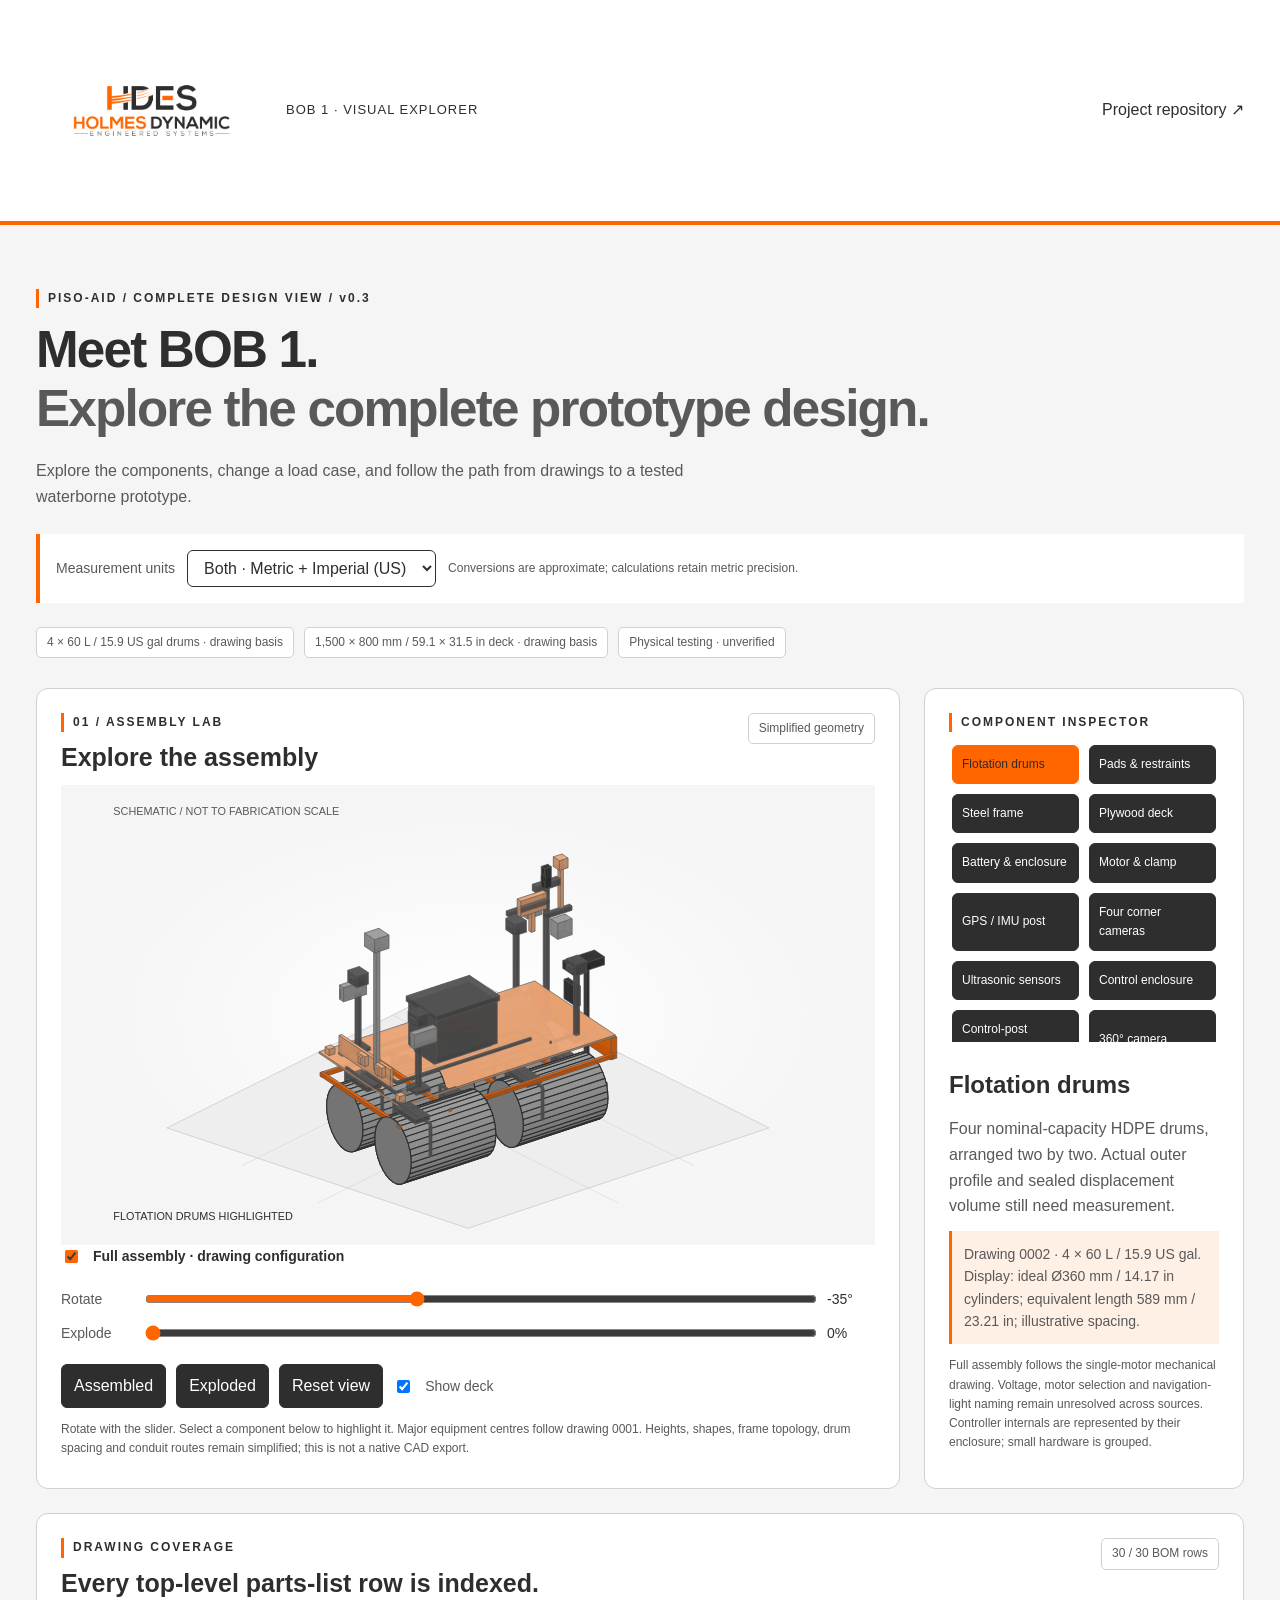
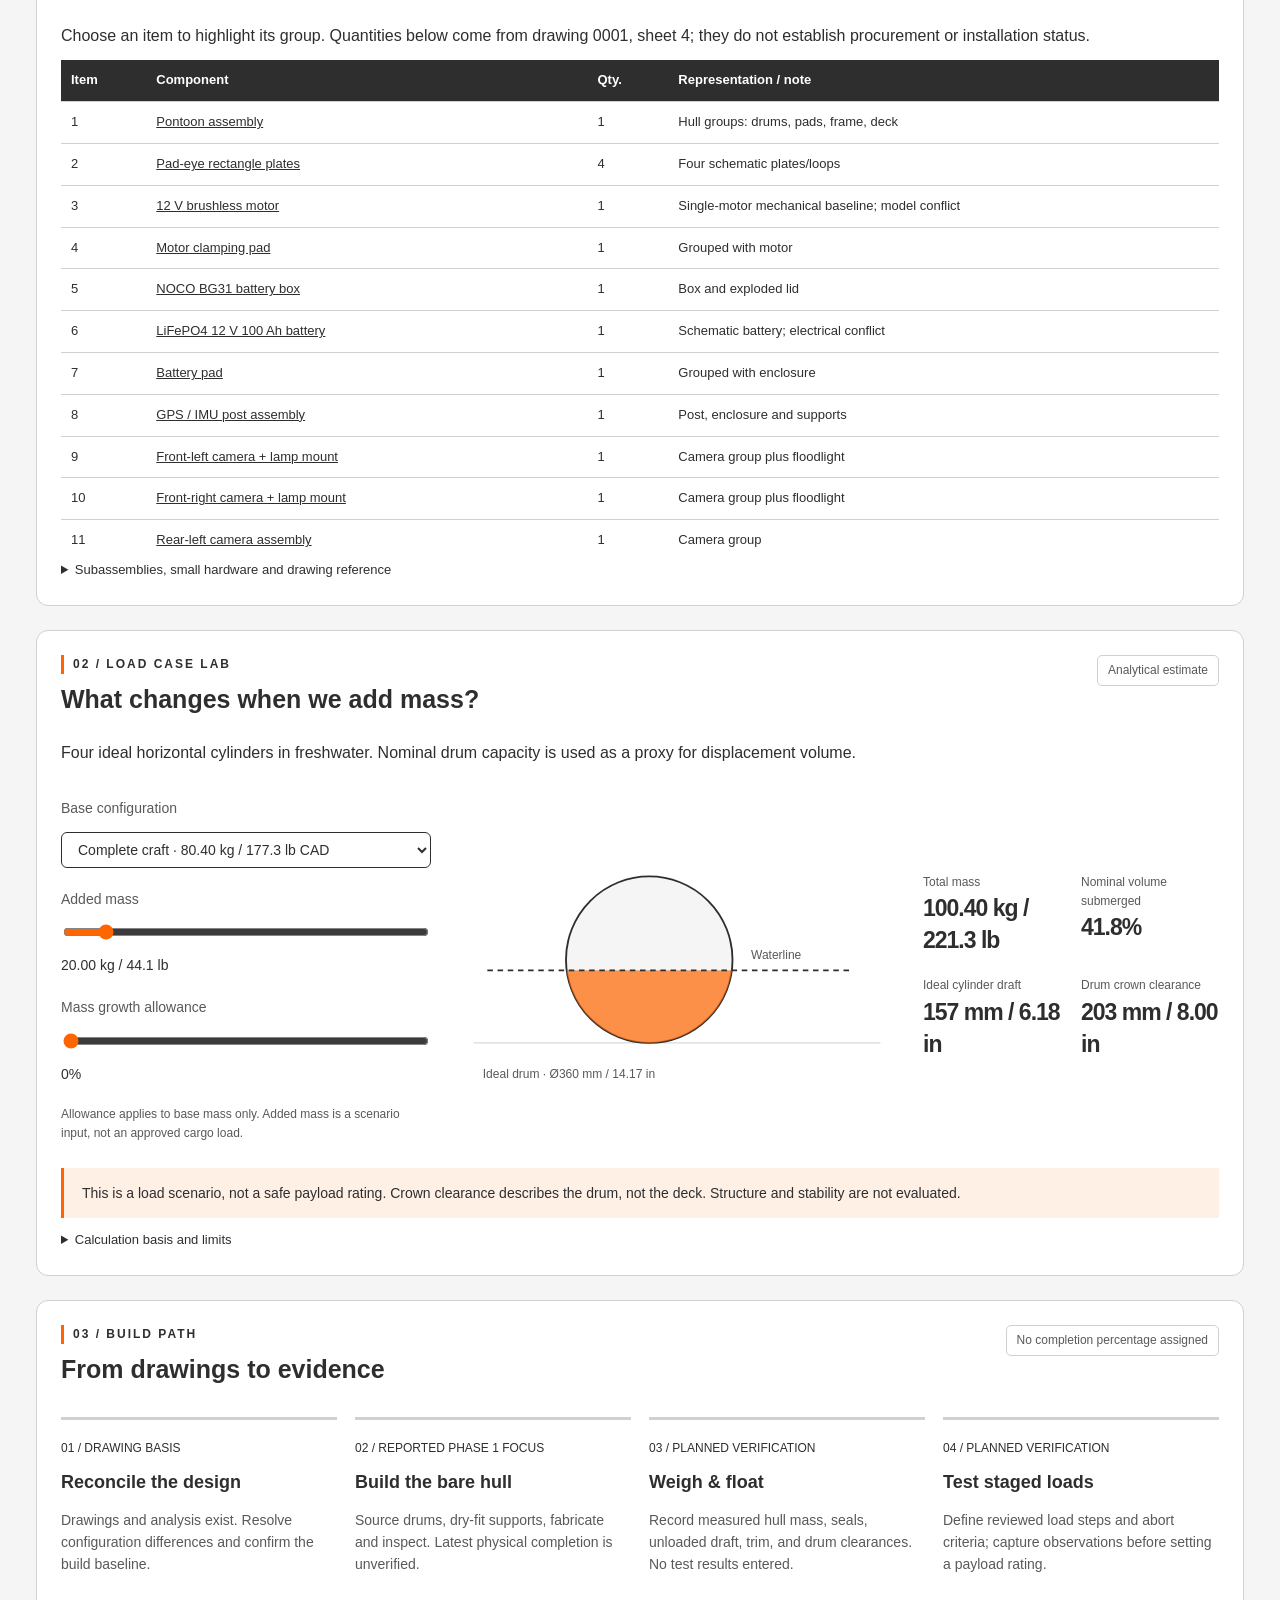
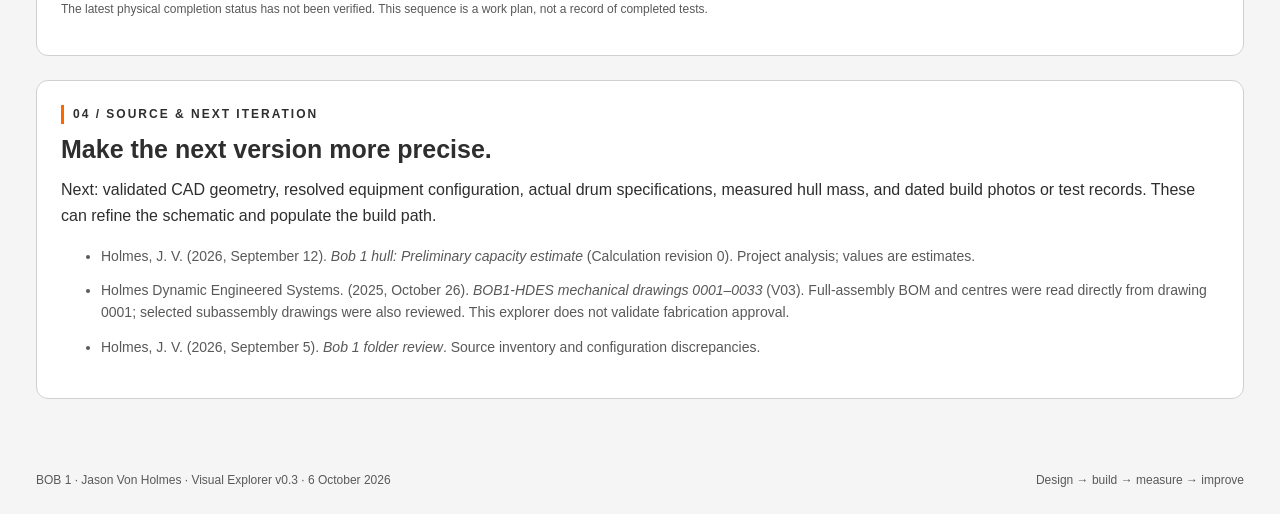
==== docs/visual-explorer/index.html @ 3420f865 "Add approved HDES BOB 1 Visual Explorer v0.3" ====
<!doctype html>
<html lang="en"><head><meta charset="utf-8"><meta name="viewport" content="width=device-width,initial-scale=1"><title>BOB 1 • Visual Explorer</title><link rel="stylesheet" href="assets/style.css"></head>
<body><header><a class="brand" href="#" aria-label="HDES — BOB 1"><img class="hdes-logo" src="assets/hdes-logo.png" alt="Holmes Dynamic Engineered Systems official logo"><span class="project-label">BOB 1 · VISUAL EXPLORER</span></a><a href="https://github.com/jvholmes87/piso-aid-bob1" target="_blank" rel="noopener">Project repository ↗</a></header>
<main><section class="intro"><p class="eyebrow">PISO-AID / COMPLETE DESIGN VIEW / v0.3</p><h1>Meet BOB 1.<br><em>Explore the complete prototype design.</em></h1><p>Explore the components, change a load case, and follow the path from drawings to a tested waterborne prototype.</p><div class="unit-bar"><label for="units">Measurement units</label><select id="units"><option value="both" selected>Both · Metric + Imperial (US)</option><option value="metric">Metric · mm, kg, L</option><option value="imperial">Imperial (US) · in, lb, US gal</option></select><span>Conversions are approximate; calculations retain metric precision.</span></div><div class="chips"><span id="drumChip">4 × 60 L / 15.9 US gal drums · drawing basis</span><span id="deckChip">1,500 × 800 mm / 59.1 × 31.5 in deck · drawing basis</span><span>Physical testing · unverified</span></div></section>
<section class="workbench"><div class="viewer panel"><div class="section-head"><div><p class="eyebrow">01 / ASSEMBLY LAB</p><h2>Explore the assembly</h2></div><span class="badge">Simplified geometry</span></div><svg id="model" viewBox="0 0 900 550" aria-label="Interactive simplified hull assembly" role="img"></svg><div class="controls"><label class="full-control"><input id="fullToggle" type="checkbox" checked> Full assembly · drawing configuration</label><label>Rotate <input id="angle" type="range" min="-180" max="180" value="-35"><output id="angleValue">−35°</output></label><label>Explode <input id="explode" type="range" min="0" max="100" value="0"><output id="explodeValue">0%</output></label><div class="actions"><button id="assembly">Assembled</button><button id="exploded">Exploded</button><button id="reset">Reset view</button><label><input id="deckToggle" type="checkbox" checked> Show deck</label></div></div><p class="caption">Rotate with the slider. Select a component below to highlight it. Major equipment centres follow drawing 0001. Heights, shapes, frame topology, drum spacing and conduit routes remain simplified; this is not a native CAD export.</p></div>
<aside class="panel"><p class="eyebrow">COMPONENT INSPECTOR</p><div class="component-buttons" id="components"></div><h3 id="componentTitle"></h3><p id="componentText"></p><div class="spec" id="componentSpec"></div><p class="caption">Full assembly follows the single-motor mechanical drawing. Voltage, motor selection and navigation-light naming remain unresolved across sources. Controller internals are represented by their enclosure; small hardware is grouped.</p></aside></section>
<section class="panel"><div class="section-head"><div><p class="eyebrow">DRAWING COVERAGE</p><h2>Every top-level parts-list row is indexed.</h2></div><span class="badge">30 / 30 BOM rows</span></div><p>Choose an item to highlight its group. Quantities below come from drawing 0001, sheet 4; they do not establish procurement or installation status.</p><div class="table-scroll"><table><thead><tr><th scope="col">Item</th><th scope="col">Component</th><th scope="col">Qty.</th><th scope="col">Representation / note</th></tr></thead><tbody id="bomRows"></tbody></table></div><details><summary>Subassemblies, small hardware and drawing reference</summary><p>The control post includes the 360 camera, all-round lamp, two infrared illuminators, LTE antenna/mount, post/pad, glands, screws, nuts, washers and plugs. The corner-camera groups include their housings, posts, pads, covers, glands, U-bolts and mounting plates. The GPS/IMU and control boxes include enclosure pads and glands. Mounts are schematic and hardware is grouped; the viewer does not model every screw or internal circuit board.</p><img class="drawing-reference" src="assets/assembly-reference.png" alt="Drawing 0001 sheet 1 showing the assembled and exploded BOB 1 design"><p class="caption">Original mechanical drawing 0001, sheet 1, rendered directly from the project PDF. The drawing’s annotations remain in their original metric units.</p></details></section>
<section class="panel calculator"><div class="section-head"><div><p class="eyebrow">02 / LOAD CASE LAB</p><h2>What changes when we add mass?</h2></div><span class="badge">Analytical estimate</span></div><p>Four ideal horizontal cylinders in freshwater. Nominal drum capacity is used as a proxy for displacement volume.</p><div class="calc-grid"><div class="inputs"><label>Base configuration<select id="base"><option value="49.28">Bare hull · 49.28 kg CAD</option><option value="80.4" selected>Complete craft · 80.40 kg CAD</option></select></label><label>Added mass <input id="payload" type="range" min="0" max="200" value="20" step="1"><output id="payloadValue">20 kg</output></label><label>Mass growth allowance <input id="growth" type="range" min="0" max="30" value="0" step="1"><output id="growthValue">0%</output></label><p class="caption">Allowance applies to base mass only. Added mass is a scenario input, not an approved cargo load.</p></div><div><svg id="water" viewBox="0 0 480 290" role="img" aria-label="Ideal drum cross-section and estimated waterline"></svg></div><div class="metrics" aria-live="polite"><div><small>Total mass</small><strong id="mass"></strong></div><div><small>Nominal volume submerged</small><strong id="immersion"></strong></div><div><small>Ideal cylinder draft</small><strong id="draft"></strong></div><div><small>Drum crown clearance</small><strong id="clearance"></strong></div></div></div><p id="loadNote" class="note"></p><details><summary>Calculation basis and limits</summary><p id="calculationBasis"></p><p>Equations use SI units internally. Draft is solved from circular-segment area using bisection, with equal loading and level trim.</p><p>For radius r and draft d: A = r² acos((r − d)/r) − (r − d) √(2rd − d²); supported mass = density × 4 × equivalent length × A. Crown clearance = 2r − d. Crown clearance is not deck freeboard.</p><p>This calculation does not establish structural capacity, stability, load placement, wave response, or safe payload. Actual drum geometry, sealed external volume, and measured masses must replace these assumptions.</p></details></section>
<section class="panel"><div class="section-head"><div><p class="eyebrow">03 / BUILD PATH</p><h2>From drawings to evidence</h2></div><span class="badge">No completion percentage assigned</span></div><div class="timeline" id="timeline"></div><p class="caption">The latest physical completion status has not been verified. This sequence is a work plan, not a record of completed tests.</p></section>
<section class="sources panel"><p class="eyebrow">04 / SOURCE & NEXT ITERATION</p><h2>Make the next version more precise.</h2><p>Next: validated CAD geometry, resolved equipment configuration, actual drum specifications, measured hull mass, and dated build photos or test records. These can refine the schematic and populate the build path.</p><ul><li>Holmes, J. V. (2026, September 12). <cite>Bob 1 hull: Preliminary capacity estimate</cite> (Calculation revision 0). Project analysis; values are estimates.</li><li>Holmes Dynamic Engineered Systems. (2025, October 26). <cite>BOB1-HDES mechanical drawings 0001–0033</cite> (V03). Full-assembly BOM and centres were read directly from drawing 0001; selected subassembly drawings were also reviewed. This explorer does not validate fabrication approval.</li><li>Holmes, J. V. (2026, September 5). <cite>Bob 1 folder review</cite>. Source inventory and configuration discrepancies.</li></ul></section></main><footer>BOB 1 · Jason Von Holmes · Visual Explorer v0.3 · 6 October 2026 <span>Design → build → measure → improve</span></footer><script src="assets/app.js"></script></body></html>
---- docs/visual-explorer/assets/style.css ----
:root{color-scheme:light;--bg:#f5f5f5;--panel:#ffffff;--line:#d0d0d0;--text:#2e2e2e;--muted:#595959;--accent:#ff6600}*{box-sizing:border-box}body{margin:0;background:var(--bg);color:var(--text);font:16px/1.6 "Scandia",Arial,sans-serif}header,main,footer{max-width:1320px;margin:auto;padding:24px 36px}header{display:flex;align-items:center;justify-content:space-between;border-bottom:4px solid var(--accent);background:#2e2e2e}a{color:var(--accent);text-decoration:none}a:hover{text-decoration:underline}.brand{color:white;font-size:26px;font-weight:800;letter-spacing:2px}.brand b{color:var(--accent)}.brand span{display:block;font-size:10px;font-weight:500;letter-spacing:2.4px;color:#ffffff}.intro{padding:40px 0 30px}.eyebrow{font-size:12px;letter-spacing:2px;color:var(--text);font-weight:700;margin:0 0 10px}h1{font-size:clamp(32px,4vw,54px);line-height:1.16;letter-spacing:-1.8px;margin:12px 0 20px}h1 em{font-style:normal;color:var(--muted)}.intro>p:not(.eyebrow){max-width:720px;color:var(--muted)}h2{font-size:25px;line-height:1.25;margin:0 0 12px}h3{font-size:24px;margin:24px 0 12px}p{margin:12px 0}.chips,.actions{display:flex;flex-wrap:wrap;gap:10px}.chips span,.badge{padding:5px 10px;border:1px solid var(--line);border-radius:5px;font-size:12px;color:var(--muted)}.panel{padding:24px;background:var(--panel);border:1px solid var(--line);border-radius:12px;margin-bottom:24px}.workbench{display:grid;grid-template-columns: minmax(0,2.7fr) minmax(230px,1fr);gap:24px}.section-head{display:flex;justify-content:space-between;gap:15px;align-items:flex-start}.badge{white-space:nowrap}.viewer{padding-bottom:18px}#model{width:100%;height:380px;display:block;background:radial-gradient(ellipse at center,#ffffff,#f5f5f5 65%)}label{display:flex;align-items:center;gap:12px;font-size:14px;color:var(--muted)}.controls>label{display:grid;grid-template-columns:70px 1fr 48px;margin-bottom:12px}input[type=range]{accent-color:var(--accent);width:100%;min-width:0}output{font-variant-numeric:tabular-nums;color:var(--text);white-space:nowrap}.actions{align-items:center;margin-top:20px}button,select{font:inherit;color:#ffffff;background:#2e2e2e;border:1px solid #2e2e2e;border-radius:6px;padding:8px 12px;cursor:pointer}button:hover,button[aria-pressed=true]{border-color:var(--accent);background:#ff6600;color:#2e2e2e}button:focus-visible,input:focus-visible,select:focus-visible,a:focus-visible,summary:focus-visible{outline:3px solid var(--accent);outline-offset:3px}.caption{font-size:12px;color:var(--muted)}.component-buttons{display:grid;gap:10px}.component-buttons button{text-align:left}.spec{border-left:3px solid var(--accent);padding:12px;background:#fff0e6;font-size:14px;color:var(--muted)}aside p{color:var(--muted)}.calc-grid{display:grid;grid-template-columns:1fr 1.2fr .8fr;gap:24px;align-items:center}.inputs>label{display:flex;flex-wrap:wrap;margin:20px 0}.inputs select{width:100%;font-size:14px}#water{width:100%;display:block}.metrics{display:grid;grid-template-columns:1fr 1fr;gap:20px}.metrics small{display:block;font-size:12px;color:var(--muted)}.metrics strong{font-size:27px;letter-spacing:-1px}.note{padding:14px 18px;background:#fff0e6;border-left:3px solid var(--accent);font-size:14px}.note.exceeded{border-color:#2e2e2e;background:#ffe0cc}details{color:var(--muted);font-size:13px}summary{cursor:pointer;color:var(--text)}.timeline{display:grid;grid-template-columns:repeat(4,1fr);gap:18px;margin-top:20px}.step{border-top:3px solid var(--line);padding-top:14px}.step span{font-size:12px;color:var(--text)}.step h3{font-size:18px;margin:8px 0}.step p{font-size:14px;color:var(--muted)}.sources li{font-size:14px;color:var(--muted);margin-bottom:12px}footer{font-size:12px;color:var(--muted);display:flex;justify-content:space-between;gap:10px} @media(max-width:900px){.workbench{grid-template-columns:1fr}.calc-grid{grid-template-columns:1fr 1fr}.metrics{grid-column:1/-1;grid-template-columns:repeat(4,1fr)}.timeline{grid-template-columns:1fr 1fr}}@media(max-width:560px){header,main,footer{padding:20px}header>a:last-child{font-size:12px}.panel{padding:18px}.section-head{flex-wrap:wrap}#model{height:270px}.calc-grid{grid-template-columns:1fr}.metrics{grid-template-columns:1fr 1fr}.timeline{grid-template-columns:1fr}.brand{font-size:22px}.brand span{font-size:8px}footer{flex-direction:column}h1{letter-spacing:-1px}}@media(prefers-reduced-motion:reduce){*{scroll-behavior:auto}}

/* Brand guide prose specifies Facundo/Scandia. Local fonts are used if installed;
   no distributable webfont files for those families were found in the brand assets. */
@font-face{font-family:Facundo;src:local("Facundo"),local("Facundo Regular");font-weight:400;font-display:swap}
@font-face{font-family:Scandia;src:local("Scandia"),local("Scandia Regular"),local("Scandia Web Regular");font-weight:400;font-display:swap}
h1,h2,h3,.brand{font-family:"Facundo",Arial,sans-serif}
.unit-bar{display:flex;align-items:center;flex-wrap:wrap;gap:12px;margin:24px 0;padding:16px;background:white;border-left:4px solid var(--accent)}
.unit-bar span{font-size:12px;color:var(--muted)}
.unit-bar select,.inputs select{background:#ffffff;color:#2e2e2e}
header>a:last-child{color:#ffb380}
.metrics strong{font-size:23px;display:block;line-height:1.4}
.chips span{background:#ffffff}
.eyebrow{border-left:3px solid var(--accent);padding-left:9px}
@media(max-width:560px){.unit-bar select{width:100%;font-size:13px}.metrics strong{font-size:20px}.inputs select{font-size:12px}.brand span{letter-spacing:.5px}}

/* Official logo is displayed without cropping, recolouring, distortion or effects. */
header{background:#ffffff;color:#2e2e2e;gap:24px}
header>a:last-child{color:#2e2e2e}
.brand{display:flex;align-items:center;gap:20px;text-decoration:none}
.hdes-logo{display:block;width:230px;height:auto;min-width:160px;background:#ffffff}
.brand .project-label{color:#2e2e2e;font-size:13px;letter-spacing:1px}
.component-buttons{grid-template-columns:1fr 1fr;max-height:300px;overflow:auto;padding:3px}
.component-buttons button{font-size:12px;padding:9px}
#model{height:460px}
.controls>.full-control{display:flex;margin-bottom:20px;font-weight:700;color:#2e2e2e}
.controls>.full-control input{accent-color:#ff6600}
.table-scroll{overflow:auto;max-height:500px}
table{width:100%;border-collapse:collapse;font-size:13px;text-align:left}
th{background:#2e2e2e;color:white;position:sticky;top:0;z-index:1}
th,td{padding:10px;border-bottom:1px solid #d0d0d0;vertical-align:top}
td button{background:#ffffff;color:#2e2e2e;border:0;padding:0;text-align:left;text-decoration:underline;font-size:13px}
.drawing-reference{display:block;width:100%;height:auto;margin-top:16px;background:white}
#model polygon[data-part]{cursor:pointer}
@media(max-width:560px){header{padding:12px;gap:8px}.brand{flex-direction:column;gap:0;align-items:flex-start}.hdes-logo{width:200px}.brand .project-label{font-size:10px;padding-left:20px}#model{height:340px}.component-buttons{max-height:240px}}
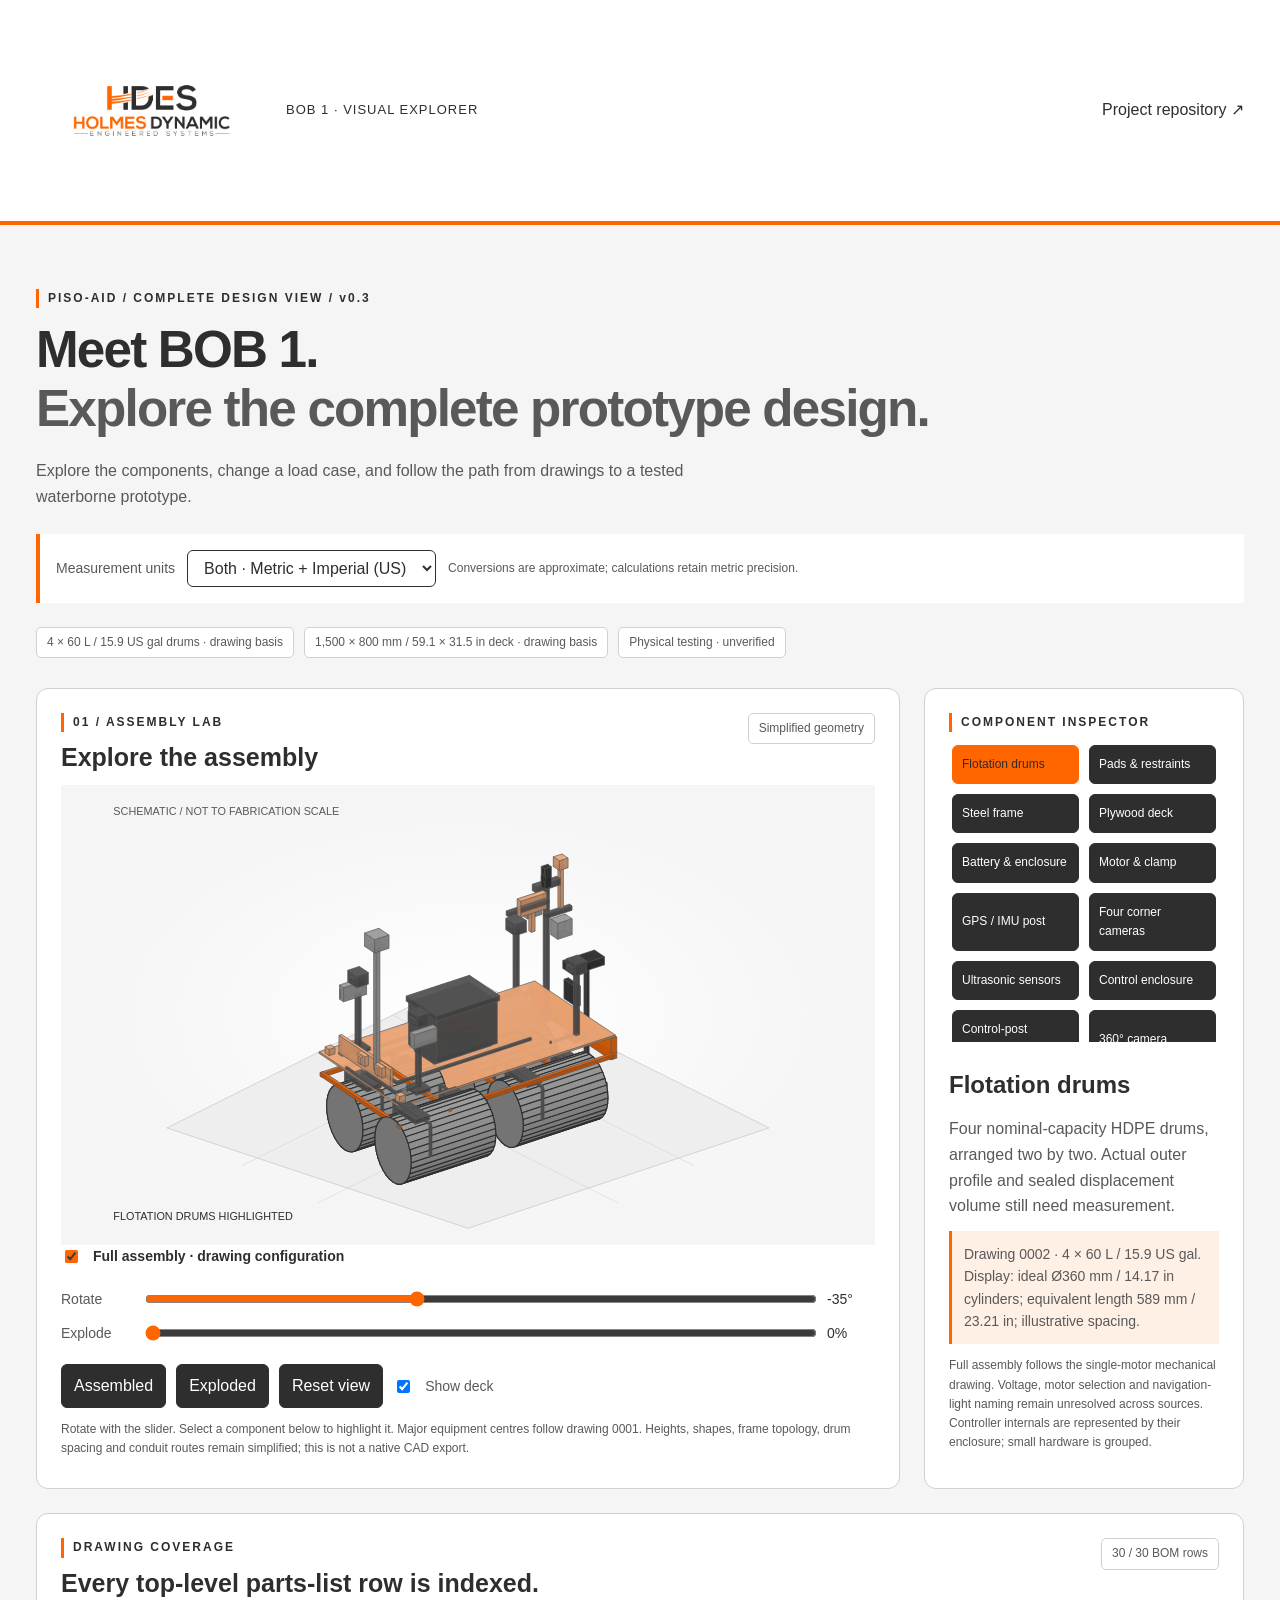
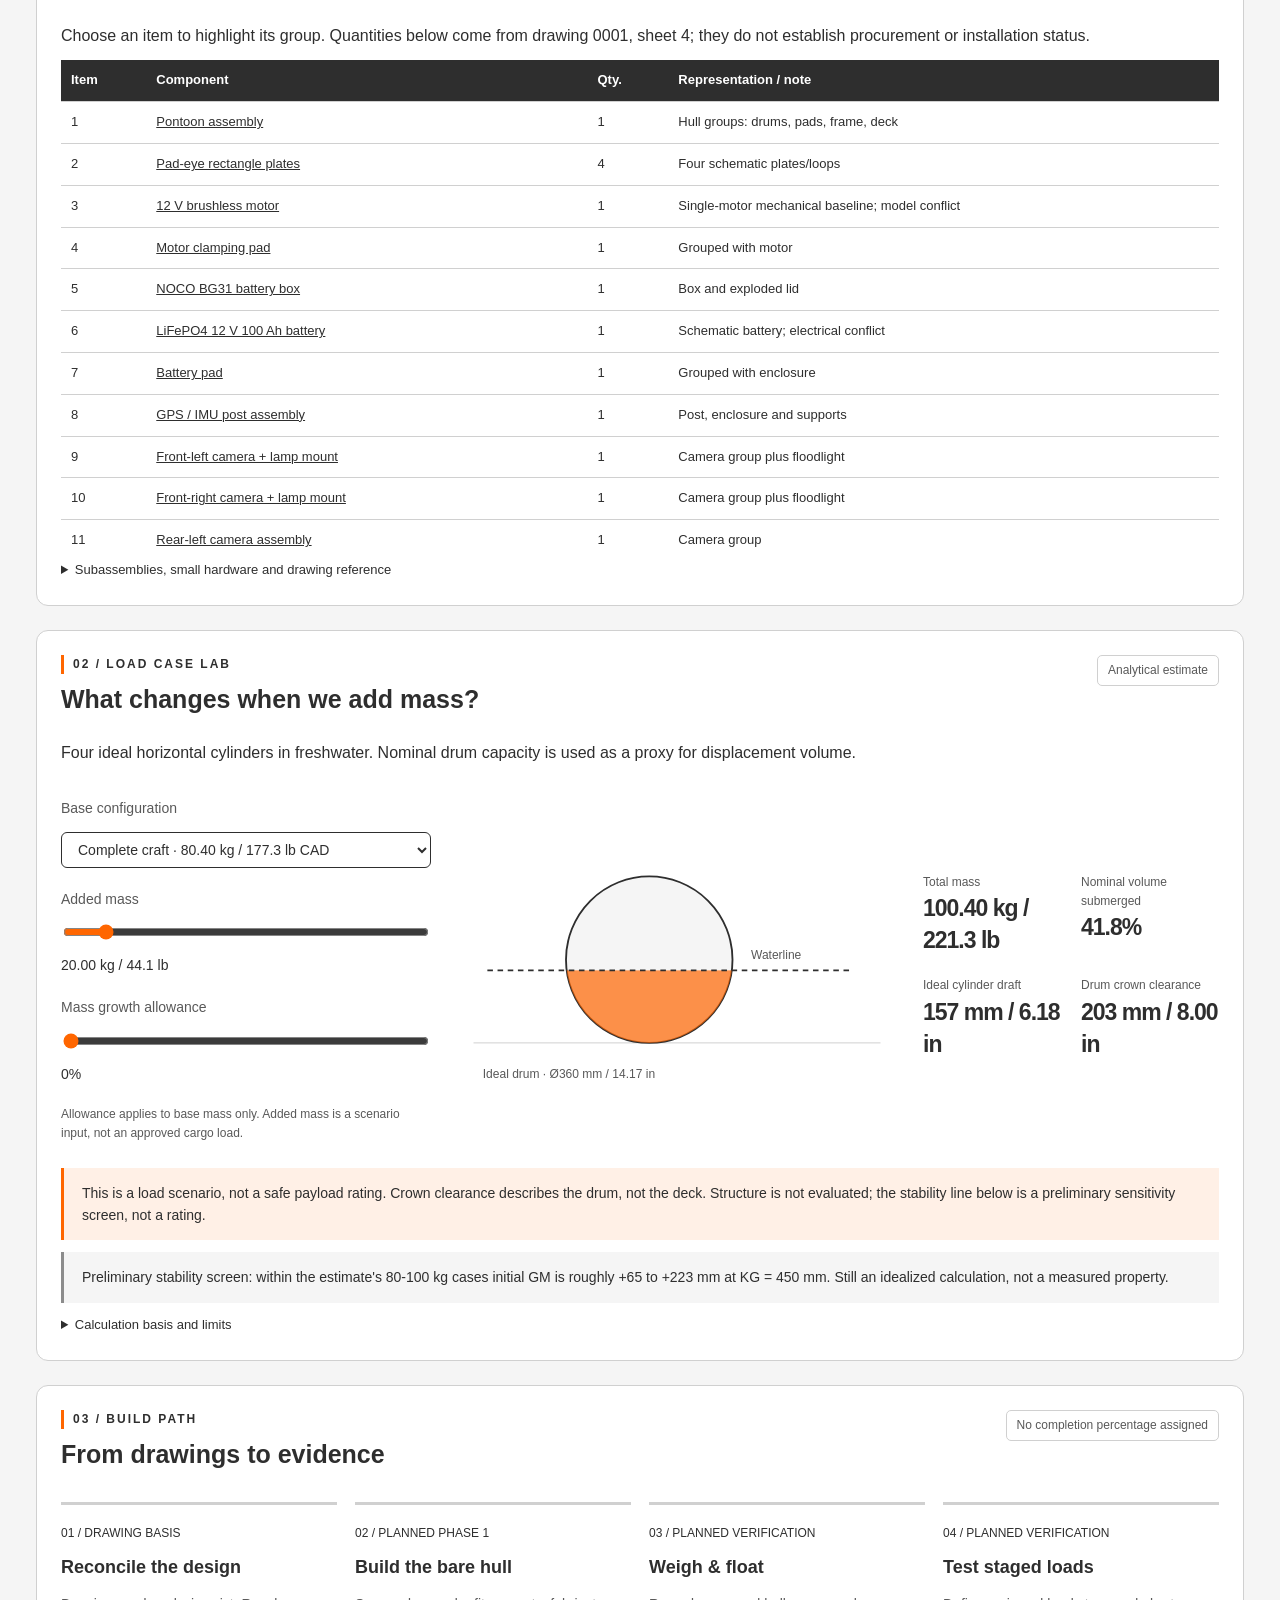
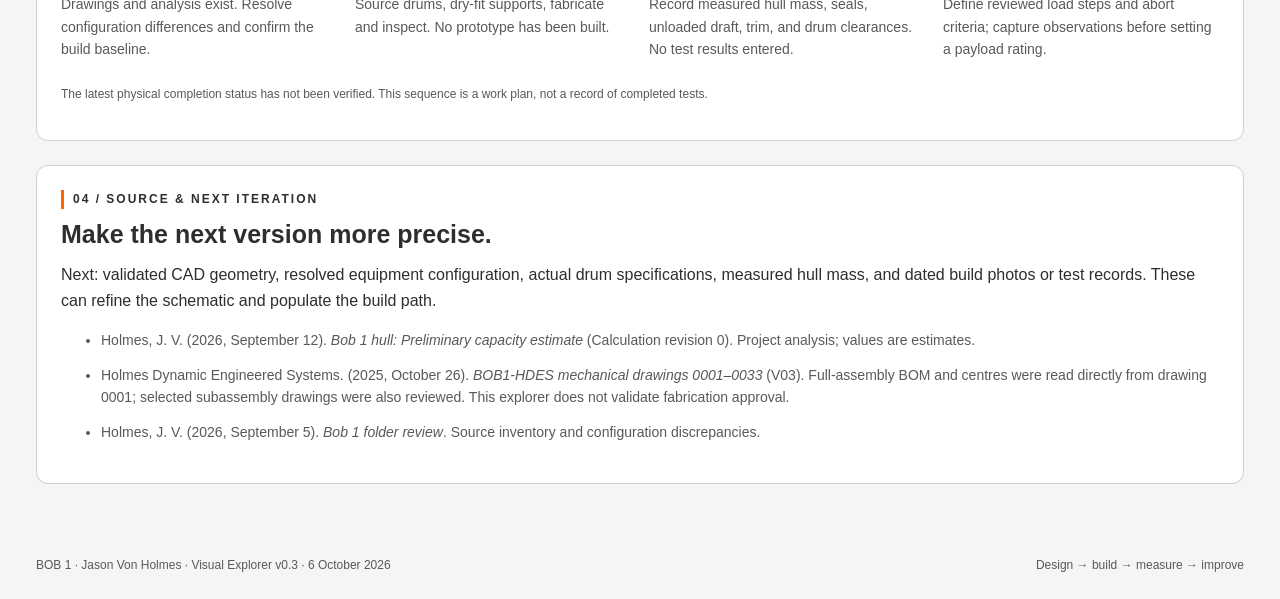
==== commit b6159a2e: "v0.5: quality pass — visuals, stability screen, hygiene - Add concept-of-operations and scale-path g" ====
--- a/docs/visual-explorer/index.html
+++ b/docs/visual-explorer/index.html
@@ -5,6 +5,6 @@
 <section class="workbench"><div class="viewer panel"><div class="section-head"><div><p class="eyebrow">01 / ASSEMBLY LAB</p><h2>Explore the assembly</h2></div><span class="badge">Simplified geometry</span></div><svg id="model" viewBox="0 0 900 550" aria-label="Interactive simplified hull assembly" role="img"></svg><div class="controls"><label class="full-control"><input id="fullToggle" type="checkbox" checked> Full assembly · drawing configuration</label><label>Rotate <input id="angle" type="range" min="-180" max="180" value="-35"><output id="angleValue">−35°</output></label><label>Explode <input id="explode" type="range" min="0" max="100" value="0"><output id="explodeValue">0%</output></label><div class="actions"><button id="assembly">Assembled</button><button id="exploded">Exploded</button><button id="reset">Reset view</button><label><input id="deckToggle" type="checkbox" checked> Show deck</label></div></div><p class="caption">Rotate with the slider. Select a component below to highlight it. Major equipment centres follow drawing 0001. Heights, shapes, frame topology, drum spacing and conduit routes remain simplified; this is not a native CAD export.</p></div>
 <aside class="panel"><p class="eyebrow">COMPONENT INSPECTOR</p><div class="component-buttons" id="components"></div><h3 id="componentTitle"></h3><p id="componentText"></p><div class="spec" id="componentSpec"></div><p class="caption">Full assembly follows the single-motor mechanical drawing. Voltage, motor selection and navigation-light naming remain unresolved across sources. Controller internals are represented by their enclosure; small hardware is grouped.</p></aside></section>
 <section class="panel"><div class="section-head"><div><p class="eyebrow">DRAWING COVERAGE</p><h2>Every top-level parts-list row is indexed.</h2></div><span class="badge">30 / 30 BOM rows</span></div><p>Choose an item to highlight its group. Quantities below come from drawing 0001, sheet 4; they do not establish procurement or installation status.</p><div class="table-scroll"><table><thead><tr><th scope="col">Item</th><th scope="col">Component</th><th scope="col">Qty.</th><th scope="col">Representation / note</th></tr></thead><tbody id="bomRows"></tbody></table></div><details><summary>Subassemblies, small hardware and drawing reference</summary><p>The control post includes the 360 camera, all-round lamp, two infrared illuminators, LTE antenna/mount, post/pad, glands, screws, nuts, washers and plugs. The corner-camera groups include their housings, posts, pads, covers, glands, U-bolts and mounting plates. The GPS/IMU and control boxes include enclosure pads and glands. Mounts are schematic and hardware is grouped; the viewer does not model every screw or internal circuit board.</p><img class="drawing-reference" src="assets/assembly-reference.png" alt="Drawing 0001 sheet 1 showing the assembled and exploded BOB 1 design"><p class="caption">Original mechanical drawing 0001, sheet 1, rendered directly from the project PDF. The drawing’s annotations remain in their original metric units.</p></details></section>
-<section class="panel calculator"><div class="section-head"><div><p class="eyebrow">02 / LOAD CASE LAB</p><h2>What changes when we add mass?</h2></div><span class="badge">Analytical estimate</span></div><p>Four ideal horizontal cylinders in freshwater. Nominal drum capacity is used as a proxy for displacement volume.</p><div class="calc-grid"><div class="inputs"><label>Base configuration<select id="base"><option value="49.28">Bare hull · 49.28 kg CAD</option><option value="80.4" selected>Complete craft · 80.40 kg CAD</option></select></label><label>Added mass <input id="payload" type="range" min="0" max="200" value="20" step="1"><output id="payloadValue">20 kg</output></label><label>Mass growth allowance <input id="growth" type="range" min="0" max="30" value="0" step="1"><output id="growthValue">0%</output></label><p class="caption">Allowance applies to base mass only. Added mass is a scenario input, not an approved cargo load.</p></div><div><svg id="water" viewBox="0 0 480 290" role="img" aria-label="Ideal drum cross-section and estimated waterline"></svg></div><div class="metrics" aria-live="polite"><div><small>Total mass</small><strong id="mass"></strong></div><div><small>Nominal volume submerged</small><strong id="immersion"></strong></div><div><small>Ideal cylinder draft</small><strong id="draft"></strong></div><div><small>Drum crown clearance</small><strong id="clearance"></strong></div></div></div><p id="loadNote" class="note"></p><details><summary>Calculation basis and limits</summary><p id="calculationBasis"></p><p>Equations use SI units internally. Draft is solved from circular-segment area using bisection, with equal loading and level trim.</p><p>For radius r and draft d: A = r² acos((r − d)/r) − (r − d) √(2rd − d²); supported mass = density × 4 × equivalent length × A. Crown clearance = 2r − d. Crown clearance is not deck freeboard.</p><p>This calculation does not establish structural capacity, stability, load placement, wave response, or safe payload. Actual drum geometry, sealed external volume, and measured masses must replace these assumptions.</p></details></section>
+<section class="panel calculator"><div class="section-head"><div><p class="eyebrow">02 / LOAD CASE LAB</p><h2>What changes when we add mass?</h2></div><span class="badge">Analytical estimate</span></div><p>Four ideal horizontal cylinders in freshwater. Nominal drum capacity is used as a proxy for displacement volume.</p><div class="calc-grid"><div class="inputs"><label>Base configuration<select id="base"><option value="49.28">Bare hull · 49.28 kg CAD</option><option value="80.4" selected>Complete craft · 80.40 kg CAD</option></select></label><label>Added mass <input id="payload" type="range" min="0" max="200" value="20" step="1"><output id="payloadValue">20 kg</output></label><label>Mass growth allowance <input id="growth" type="range" min="0" max="30" value="0" step="1"><output id="growthValue">0%</output></label><p class="caption">Allowance applies to base mass only. Added mass is a scenario input, not an approved cargo load.</p></div><div><svg id="water" viewBox="0 0 480 290" role="img" aria-label="Ideal drum cross-section and estimated waterline"></svg></div><div class="metrics" aria-live="polite"><div><small>Total mass</small><strong id="mass"></strong></div><div><small>Nominal volume submerged</small><strong id="immersion"></strong></div><div><small>Ideal cylinder draft</small><strong id="draft"></strong></div><div><small>Drum crown clearance</small><strong id="clearance"></strong></div></div></div><p id="loadNote" class="note"></p><p id="stabilityNote" class="note stability"></p><details><summary>Calculation basis and limits</summary><p id="calculationBasis"></p><p>Equations use SI units internally. Draft is solved from circular-segment area using bisection, with equal loading and level trim.</p><p>For radius r and draft d: A = r² acos((r − d)/r) − (r − d) √(2rd − d²); supported mass = density × 4 × equivalent length × A. Crown clearance = 2r − d. Crown clearance is not deck freeboard.</p><p>The stability screen below the load note is taken from the 12 September 2026 hull estimate (initial GM = KM − KG, KG assumed 450 mm, drum-row spacing 400–440 mm). It is a sensitivity band, not a measured property. See <a href="../../assets/images/bob1-hull-draft-stability.png">the draft and stability chart</a>.</p><p>This calculation does not establish structural capacity, load placement, wave response, or safe payload. Actual drum geometry, sealed external volume, and measured masses must replace these assumptions.</p></details></section>
 <section class="panel"><div class="section-head"><div><p class="eyebrow">03 / BUILD PATH</p><h2>From drawings to evidence</h2></div><span class="badge">No completion percentage assigned</span></div><div class="timeline" id="timeline"></div><p class="caption">The latest physical completion status has not been verified. This sequence is a work plan, not a record of completed tests.</p></section>
 <section class="sources panel"><p class="eyebrow">04 / SOURCE & NEXT ITERATION</p><h2>Make the next version more precise.</h2><p>Next: validated CAD geometry, resolved equipment configuration, actual drum specifications, measured hull mass, and dated build photos or test records. These can refine the schematic and populate the build path.</p><ul><li>Holmes, J. V. (2026, September 12). <cite>Bob 1 hull: Preliminary capacity estimate</cite> (Calculation revision 0). Project analysis; values are estimates.</li><li>Holmes Dynamic Engineered Systems. (2025, October 26). <cite>BOB1-HDES mechanical drawings 0001–0033</cite> (V03). Full-assembly BOM and centres were read directly from drawing 0001; selected subassembly drawings were also reviewed. This explorer does not validate fabrication approval.</li><li>Holmes, J. V. (2026, September 5). <cite>Bob 1 folder review</cite>. Source inventory and configuration discrepancies.</li></ul></section></main><footer>BOB 1 · Jason Von Holmes · Visual Explorer v0.3 · 6 October 2026 <span>Design → build → measure → improve</span></footer><script src="assets/app.js"></script></body></html>
--- a/docs/visual-explorer/assets/style.css
+++ b/docs/visual-explorer/assets/style.css
@@ -1,4 +1,4 @@
-:root{color-scheme:light;--bg:#f5f5f5;--panel:#ffffff;--line:#d0d0d0;--text:#2e2e2e;--muted:#595959;--accent:#ff6600}*{box-sizing:border-box}body{margin:0;background:var(--bg);color:var(--text);font:16px/1.6 "Scandia",Arial,sans-serif}header,main,footer{max-width:1320px;margin:auto;padding:24px 36px}header{display:flex;align-items:center;justify-content:space-between;border-bottom:4px solid var(--accent);background:#2e2e2e}a{color:var(--accent);text-decoration:none}a:hover{text-decoration:underline}.brand{color:white;font-size:26px;font-weight:800;letter-spacing:2px}.brand b{color:var(--accent)}.brand span{display:block;font-size:10px;font-weight:500;letter-spacing:2.4px;color:#ffffff}.intro{padding:40px 0 30px}.eyebrow{font-size:12px;letter-spacing:2px;color:var(--text);font-weight:700;margin:0 0 10px}h1{font-size:clamp(32px,4vw,54px);line-height:1.16;letter-spacing:-1.8px;margin:12px 0 20px}h1 em{font-style:normal;color:var(--muted)}.intro>p:not(.eyebrow){max-width:720px;color:var(--muted)}h2{font-size:25px;line-height:1.25;margin:0 0 12px}h3{font-size:24px;margin:24px 0 12px}p{margin:12px 0}.chips,.actions{display:flex;flex-wrap:wrap;gap:10px}.chips span,.badge{padding:5px 10px;border:1px solid var(--line);border-radius:5px;font-size:12px;color:var(--muted)}.panel{padding:24px;background:var(--panel);border:1px solid var(--line);border-radius:12px;margin-bottom:24px}.workbench{display:grid;grid-template-columns: minmax(0,2.7fr) minmax(230px,1fr);gap:24px}.section-head{display:flex;justify-content:space-between;gap:15px;align-items:flex-start}.badge{white-space:nowrap}.viewer{padding-bottom:18px}#model{width:100%;height:380px;display:block;background:radial-gradient(ellipse at center,#ffffff,#f5f5f5 65%)}label{display:flex;align-items:center;gap:12px;font-size:14px;color:var(--muted)}.controls>label{display:grid;grid-template-columns:70px 1fr 48px;margin-bottom:12px}input[type=range]{accent-color:var(--accent);width:100%;min-width:0}output{font-variant-numeric:tabular-nums;color:var(--text);white-space:nowrap}.actions{align-items:center;margin-top:20px}button,select{font:inherit;color:#ffffff;background:#2e2e2e;border:1px solid #2e2e2e;border-radius:6px;padding:8px 12px;cursor:pointer}button:hover,button[aria-pressed=true]{border-color:var(--accent);background:#ff6600;color:#2e2e2e}button:focus-visible,input:focus-visible,select:focus-visible,a:focus-visible,summary:focus-visible{outline:3px solid var(--accent);outline-offset:3px}.caption{font-size:12px;color:var(--muted)}.component-buttons{display:grid;gap:10px}.component-buttons button{text-align:left}.spec{border-left:3px solid var(--accent);padding:12px;background:#fff0e6;font-size:14px;color:var(--muted)}aside p{color:var(--muted)}.calc-grid{display:grid;grid-template-columns:1fr 1.2fr .8fr;gap:24px;align-items:center}.inputs>label{display:flex;flex-wrap:wrap;margin:20px 0}.inputs select{width:100%;font-size:14px}#water{width:100%;display:block}.metrics{display:grid;grid-template-columns:1fr 1fr;gap:20px}.metrics small{display:block;font-size:12px;color:var(--muted)}.metrics strong{font-size:27px;letter-spacing:-1px}.note{padding:14px 18px;background:#fff0e6;border-left:3px solid var(--accent);font-size:14px}.note.exceeded{border-color:#2e2e2e;background:#ffe0cc}details{color:var(--muted);font-size:13px}summary{cursor:pointer;color:var(--text)}.timeline{display:grid;grid-template-columns:repeat(4,1fr);gap:18px;margin-top:20px}.step{border-top:3px solid var(--line);padding-top:14px}.step span{font-size:12px;color:var(--text)}.step h3{font-size:18px;margin:8px 0}.step p{font-size:14px;color:var(--muted)}.sources li{font-size:14px;color:var(--muted);margin-bottom:12px}footer{font-size:12px;color:var(--muted);display:flex;justify-content:space-between;gap:10px} @media(max-width:900px){.workbench{grid-template-columns:1fr}.calc-grid{grid-template-columns:1fr 1fr}.metrics{grid-column:1/-1;grid-template-columns:repeat(4,1fr)}.timeline{grid-template-columns:1fr 1fr}}@media(max-width:560px){header,main,footer{padding:20px}header>a:last-child{font-size:12px}.panel{padding:18px}.section-head{flex-wrap:wrap}#model{height:270px}.calc-grid{grid-template-columns:1fr}.metrics{grid-template-columns:1fr 1fr}.timeline{grid-template-columns:1fr}.brand{font-size:22px}.brand span{font-size:8px}footer{flex-direction:column}h1{letter-spacing:-1px}}@media(prefers-reduced-motion:reduce){*{scroll-behavior:auto}}
+:root{color-scheme:light;--bg:#f5f5f5;--panel:#ffffff;--line:#d0d0d0;--text:#2e2e2e;--muted:#595959;--accent:#ff6600}*{box-sizing:border-box}body{margin:0;background:var(--bg);color:var(--text);font:16px/1.6 "Scandia",Arial,sans-serif}header,main,footer{max-width:1320px;margin:auto;padding:24px 36px}header{display:flex;align-items:center;justify-content:space-between;border-bottom:4px solid var(--accent);background:#2e2e2e}a{color:var(--accent);text-decoration:none}a:hover{text-decoration:underline}.brand{color:white;font-size:26px;font-weight:800;letter-spacing:2px}.brand b{color:var(--accent)}.brand span{display:block;font-size:10px;font-weight:500;letter-spacing:2.4px;color:#ffffff}.intro{padding:40px 0 30px}.eyebrow{font-size:12px;letter-spacing:2px;color:var(--text);font-weight:700;margin:0 0 10px}h1{font-size:clamp(32px,4vw,54px);line-height:1.16;letter-spacing:-1.8px;margin:12px 0 20px}h1 em{font-style:normal;color:var(--muted)}.intro>p:not(.eyebrow){max-width:720px;color:var(--muted)}h2{font-size:25px;line-height:1.25;margin:0 0 12px}h3{font-size:24px;margin:24px 0 12px}p{margin:12px 0}.chips,.actions{display:flex;flex-wrap:wrap;gap:10px}.chips span,.badge{padding:5px 10px;border:1px solid var(--line);border-radius:5px;font-size:12px;color:var(--muted)}.panel{padding:24px;background:var(--panel);border:1px solid var(--line);border-radius:12px;margin-bottom:24px}.workbench{display:grid;grid-template-columns: minmax(0,2.7fr) minmax(230px,1fr);gap:24px}.section-head{display:flex;justify-content:space-between;gap:15px;align-items:flex-start}.badge{white-space:nowrap}.viewer{padding-bottom:18px}#model{width:100%;height:380px;display:block;background:radial-gradient(ellipse at center,#ffffff,#f5f5f5 65%)}label{display:flex;align-items:center;gap:12px;font-size:14px;color:var(--muted)}.controls>label{display:grid;grid-template-columns:70px 1fr 48px;margin-bottom:12px}input[type=range]{accent-color:var(--accent);width:100%;min-width:0}output{font-variant-numeric:tabular-nums;color:var(--text);white-space:nowrap}.actions{align-items:center;margin-top:20px}button,select{font:inherit;color:#ffffff;background:#2e2e2e;border:1px solid #2e2e2e;border-radius:6px;padding:8px 12px;cursor:pointer}button:hover,button[aria-pressed=true]{border-color:var(--accent);background:#ff6600;color:#2e2e2e}button:focus-visible,input:focus-visible,select:focus-visible,a:focus-visible,summary:focus-visible{outline:3px solid var(--accent);outline-offset:3px}.caption{font-size:12px;color:var(--muted)}.component-buttons{display:grid;gap:10px}.component-buttons button{text-align:left}.spec{border-left:3px solid var(--accent);padding:12px;background:#fff0e6;font-size:14px;color:var(--muted)}aside p{color:var(--muted)}.calc-grid{display:grid;grid-template-columns:1fr 1.2fr .8fr;gap:24px;align-items:center}.inputs>label{display:flex;flex-wrap:wrap;margin:20px 0}.inputs select{width:100%;font-size:14px}#water{width:100%;display:block}.metrics{display:grid;grid-template-columns:1fr 1fr;gap:20px}.metrics small{display:block;font-size:12px;color:var(--muted)}.metrics strong{font-size:27px;letter-spacing:-1px}.note{padding:14px 18px;background:#fff0e6;border-left:3px solid var(--accent);font-size:14px}.note.exceeded{border-color:#2e2e2e;background:#ffe0cc}.note.stability{margin-top:10px}.note.stability.ok{border-color:#8c8c8c;background:#f5f5f5}.note.stability.reduced{border-color:#ff6600;background:#fff0e6}.note.stability.marginal{border-color:#cc5200;background:#ffe0cc}.note.stability.unstable{border-color:#2e2e2e;background:#ffd1b3;font-weight:600}details{color:var(--muted);font-size:13px}summary{cursor:pointer;color:var(--text)}.timeline{display:grid;grid-template-columns:repeat(4,1fr);gap:18px;margin-top:20px}.step{border-top:3px solid var(--line);padding-top:14px}.step span{font-size:12px;color:var(--text)}.step h3{font-size:18px;margin:8px 0}.step p{font-size:14px;color:var(--muted)}.sources li{font-size:14px;color:var(--muted);margin-bottom:12px}footer{font-size:12px;color:var(--muted);display:flex;justify-content:space-between;gap:10px} @media(max-width:900px){.workbench{grid-template-columns:1fr}.calc-grid{grid-template-columns:1fr 1fr}.metrics{grid-column:1/-1;grid-template-columns:repeat(4,1fr)}.timeline{grid-template-columns:1fr 1fr}}@media(max-width:560px){header,main,footer{padding:20px}header>a:last-child{font-size:12px}.panel{padding:18px}.section-head{flex-wrap:wrap}#model{height:270px}.calc-grid{grid-template-columns:1fr}.metrics{grid-template-columns:1fr 1fr}.timeline{grid-template-columns:1fr}.brand{font-size:22px}.brand span{font-size:8px}footer{flex-direction:column}h1{letter-spacing:-1px}}@media(prefers-reduced-motion:reduce){*{scroll-behavior:auto}}
 
 /* Brand guide prose specifies Facundo/Scandia. Local fonts are used if installed;
    no distributable webfont files for those families were found in the brand assets. */
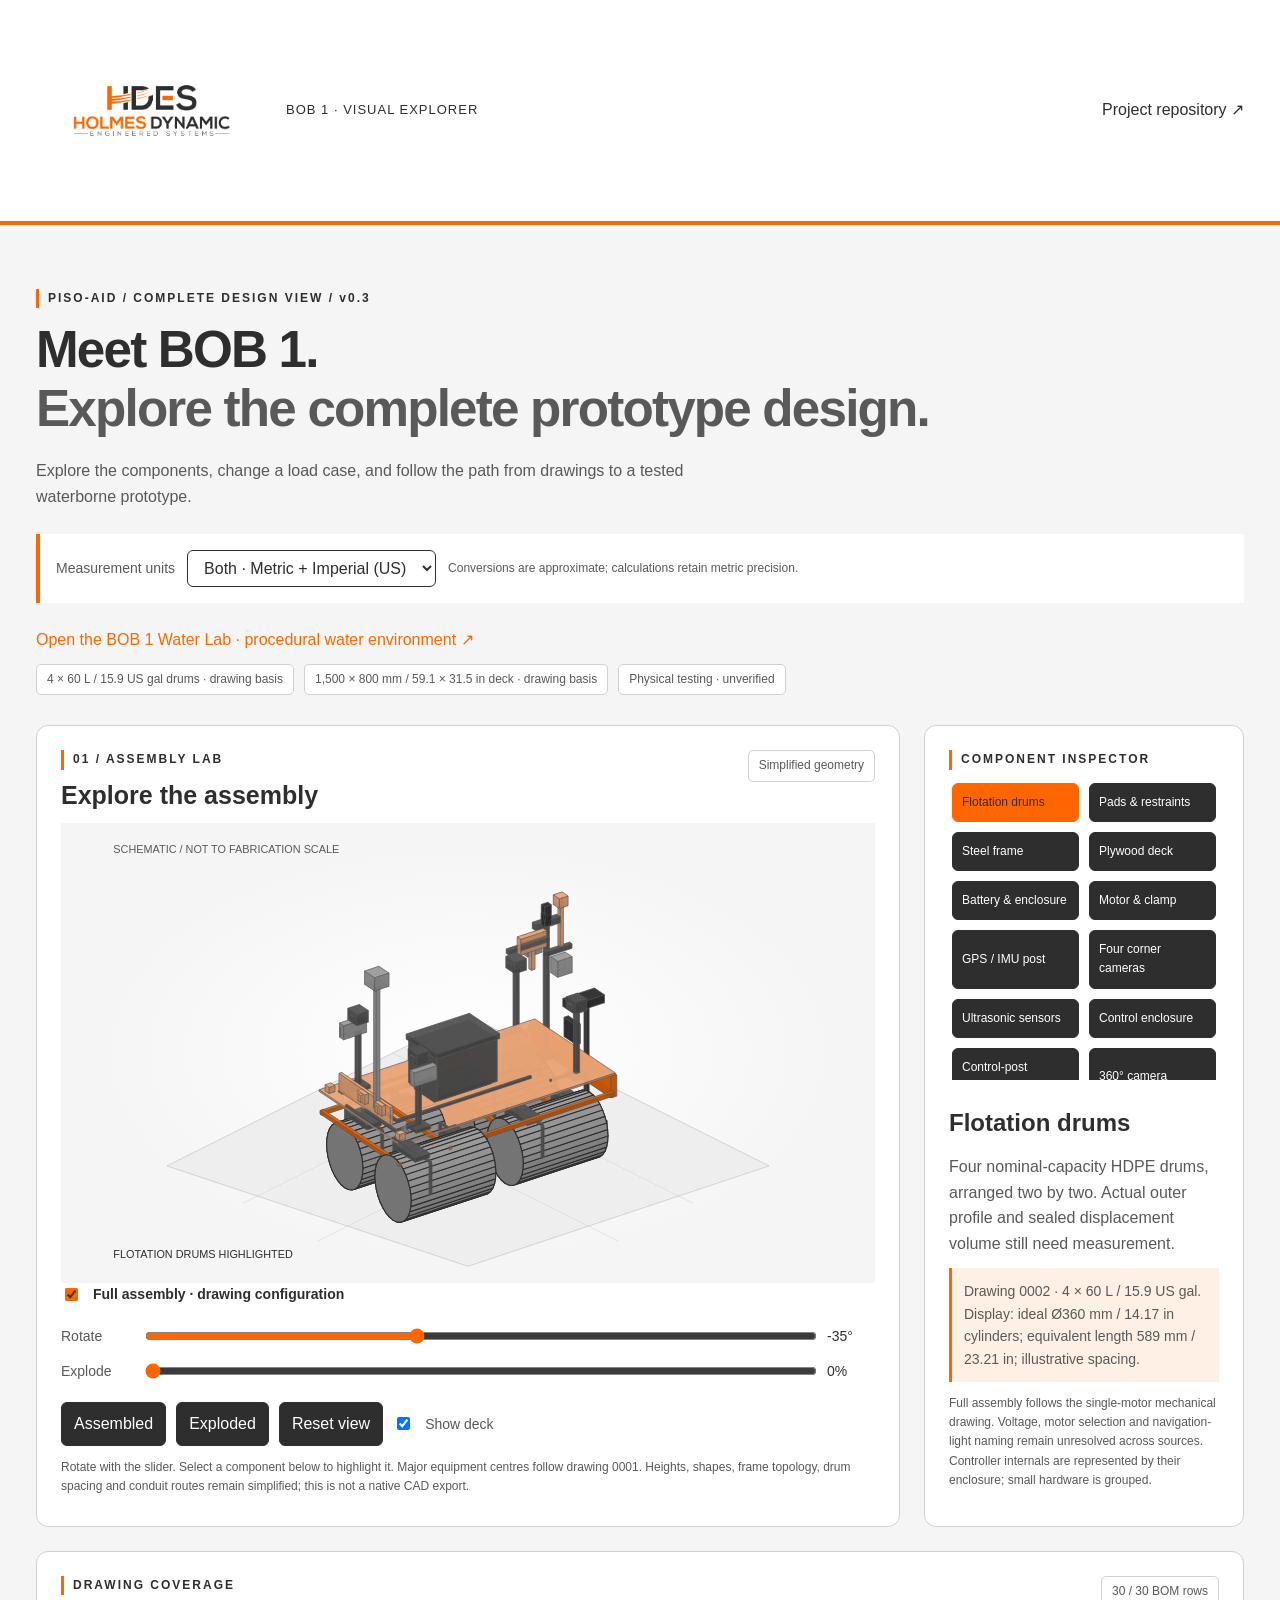
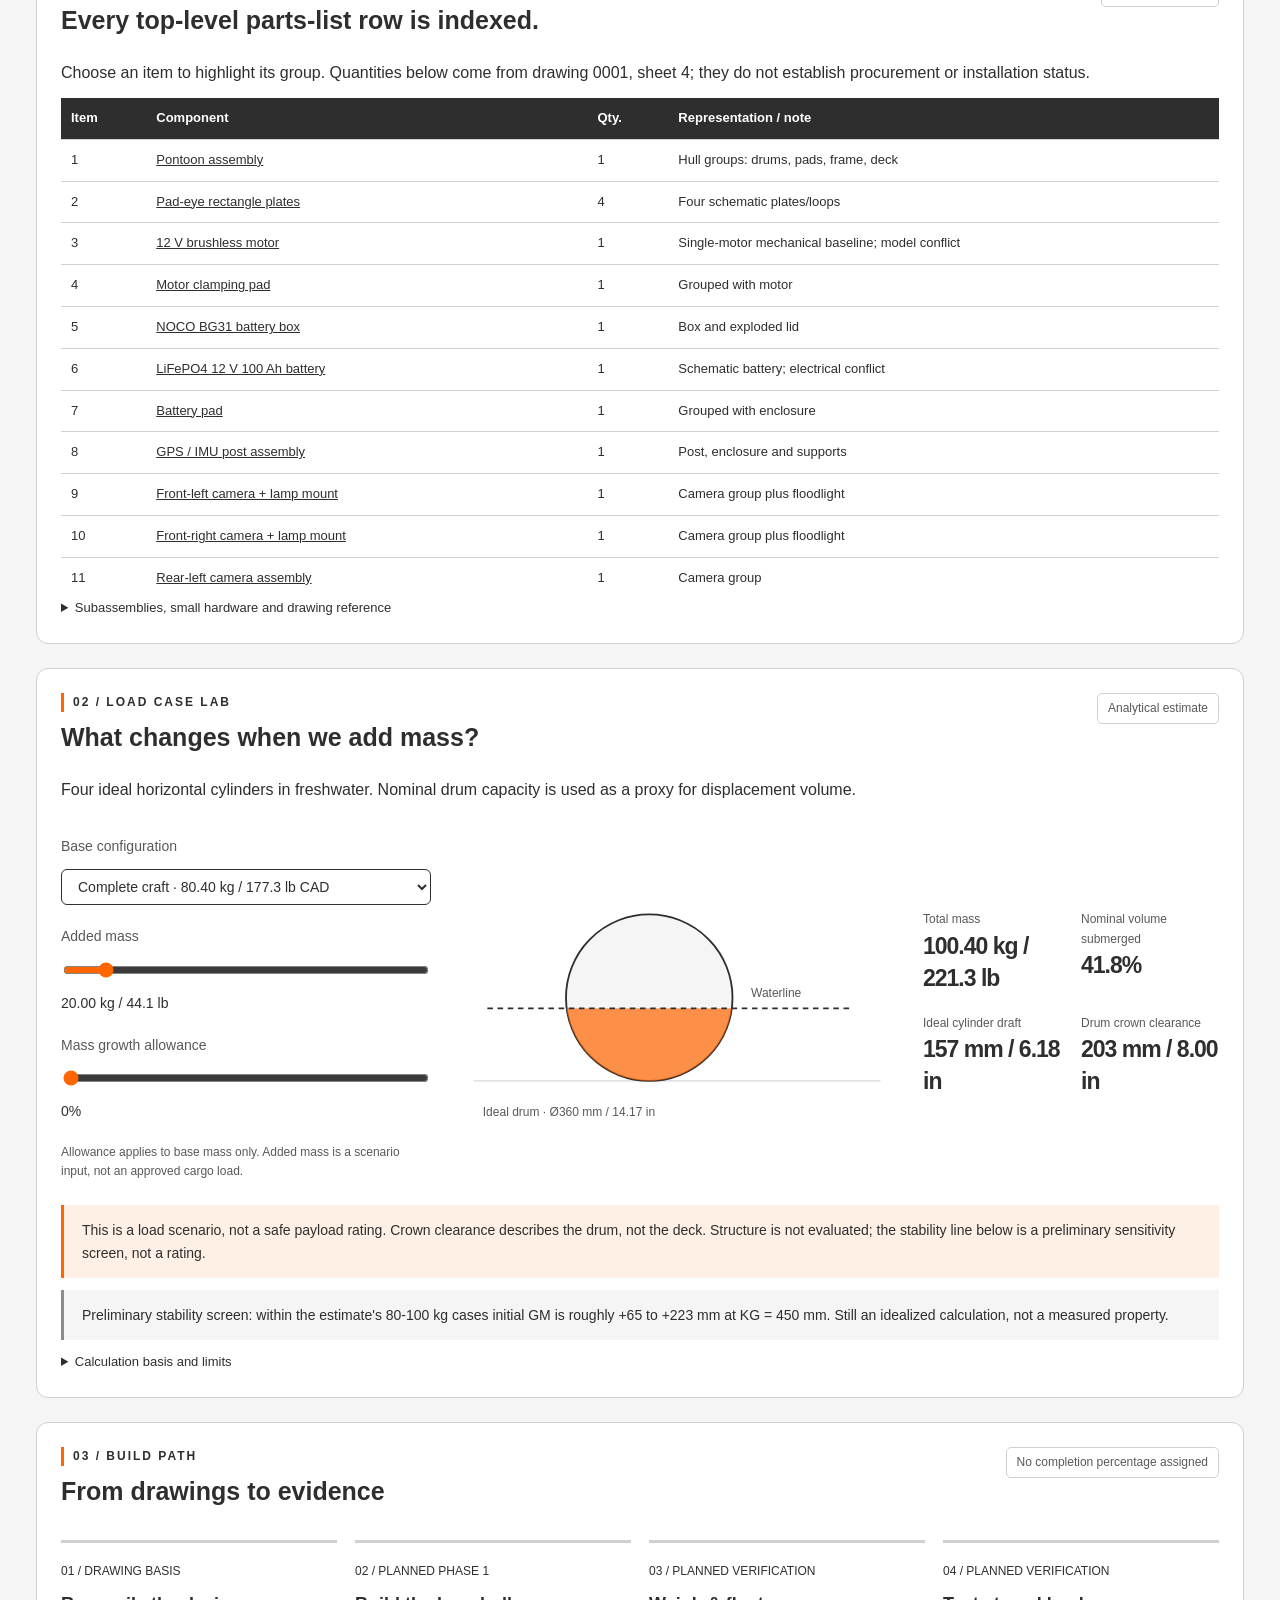
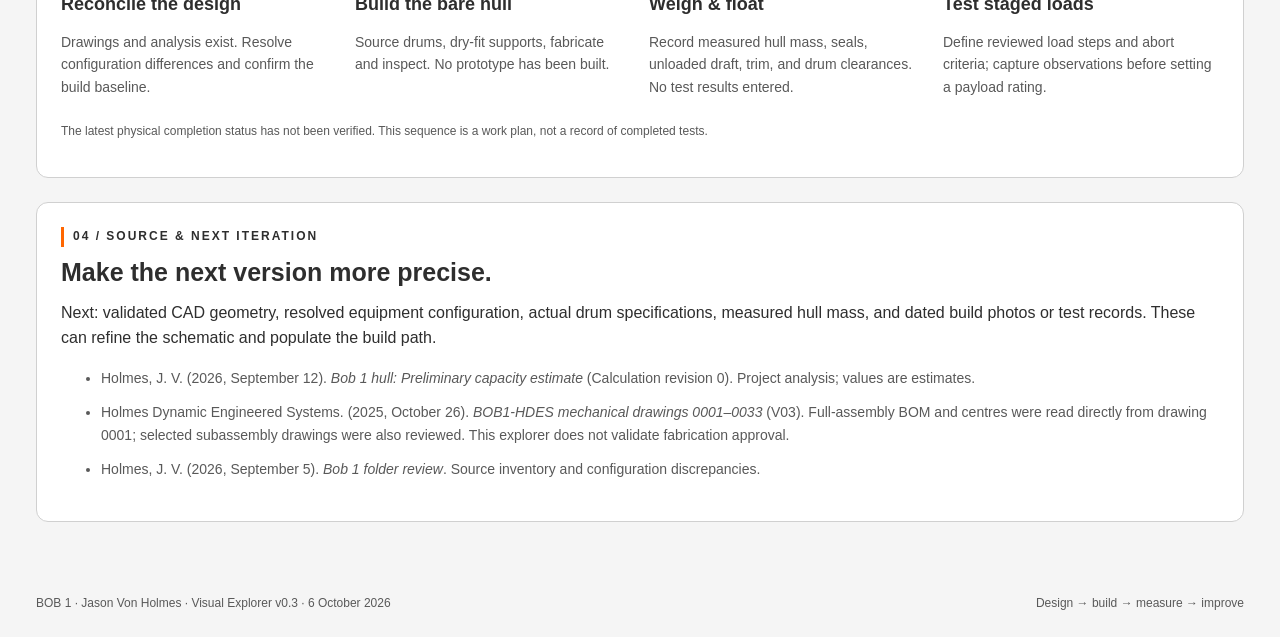
==== commit 798f6042: "Build Water Lab Phase 2 procedural scene with Canvas fallback" ====
--- a/docs/visual-explorer/index.html
+++ b/docs/visual-explorer/index.html
@@ -1,7 +1,7 @@
 <!doctype html>
 <html lang="en"><head><meta charset="utf-8"><meta name="viewport" content="width=device-width,initial-scale=1"><title>BOB 1 • Visual Explorer</title><link rel="stylesheet" href="assets/style.css"></head>
 <body><header><a class="brand" href="#" aria-label="HDES — BOB 1"><img class="hdes-logo" src="assets/hdes-logo.png" alt="Holmes Dynamic Engineered Systems official logo"><span class="project-label">BOB 1 · VISUAL EXPLORER</span></a><a href="https://github.com/jvholmes87/piso-aid-bob1" target="_blank" rel="noopener">Project repository ↗</a></header>
-<main><section class="intro"><p class="eyebrow">PISO-AID / COMPLETE DESIGN VIEW / v0.3</p><h1>Meet BOB 1.<br><em>Explore the complete prototype design.</em></h1><p>Explore the components, change a load case, and follow the path from drawings to a tested waterborne prototype.</p><div class="unit-bar"><label for="units">Measurement units</label><select id="units"><option value="both" selected>Both · Metric + Imperial (US)</option><option value="metric">Metric · mm, kg, L</option><option value="imperial">Imperial (US) · in, lb, US gal</option></select><span>Conversions are approximate; calculations retain metric precision.</span></div><div class="chips"><span id="drumChip">4 × 60 L / 15.9 US gal drums · drawing basis</span><span id="deckChip">1,500 × 800 mm / 59.1 × 31.5 in deck · drawing basis</span><span>Physical testing · unverified</span></div></section>
+<main><section class="intro"><p class="eyebrow">PISO-AID / COMPLETE DESIGN VIEW / v0.3</p><h1>Meet BOB 1.<br><em>Explore the complete prototype design.</em></h1><p>Explore the components, change a load case, and follow the path from drawings to a tested waterborne prototype.</p><div class="unit-bar"><label for="units">Measurement units</label><select id="units"><option value="both" selected>Both · Metric + Imperial (US)</option><option value="metric">Metric · mm, kg, L</option><option value="imperial">Imperial (US) · in, lb, US gal</option></select><span>Conversions are approximate; calculations retain metric precision.</span></div><p><a href="https://jvholmes87.github.io/piso-aid-bob1/water-lab/">Open the BOB 1 Water Lab · procedural water environment ↗</a></p><div class="chips"><span id="drumChip">4 × 60 L / 15.9 US gal drums · drawing basis</span><span id="deckChip">1,500 × 800 mm / 59.1 × 31.5 in deck · drawing basis</span><span>Physical testing · unverified</span></div></section>
 <section class="workbench"><div class="viewer panel"><div class="section-head"><div><p class="eyebrow">01 / ASSEMBLY LAB</p><h2>Explore the assembly</h2></div><span class="badge">Simplified geometry</span></div><svg id="model" viewBox="0 0 900 550" aria-label="Interactive simplified hull assembly" role="img"></svg><div class="controls"><label class="full-control"><input id="fullToggle" type="checkbox" checked> Full assembly · drawing configuration</label><label>Rotate <input id="angle" type="range" min="-180" max="180" value="-35"><output id="angleValue">−35°</output></label><label>Explode <input id="explode" type="range" min="0" max="100" value="0"><output id="explodeValue">0%</output></label><div class="actions"><button id="assembly">Assembled</button><button id="exploded">Exploded</button><button id="reset">Reset view</button><label><input id="deckToggle" type="checkbox" checked> Show deck</label></div></div><p class="caption">Rotate with the slider. Select a component below to highlight it. Major equipment centres follow drawing 0001. Heights, shapes, frame topology, drum spacing and conduit routes remain simplified; this is not a native CAD export.</p></div>
 <aside class="panel"><p class="eyebrow">COMPONENT INSPECTOR</p><div class="component-buttons" id="components"></div><h3 id="componentTitle"></h3><p id="componentText"></p><div class="spec" id="componentSpec"></div><p class="caption">Full assembly follows the single-motor mechanical drawing. Voltage, motor selection and navigation-light naming remain unresolved across sources. Controller internals are represented by their enclosure; small hardware is grouped.</p></aside></section>
 <section class="panel"><div class="section-head"><div><p class="eyebrow">DRAWING COVERAGE</p><h2>Every top-level parts-list row is indexed.</h2></div><span class="badge">30 / 30 BOM rows</span></div><p>Choose an item to highlight its group. Quantities below come from drawing 0001, sheet 4; they do not establish procurement or installation status.</p><div class="table-scroll"><table><thead><tr><th scope="col">Item</th><th scope="col">Component</th><th scope="col">Qty.</th><th scope="col">Representation / note</th></tr></thead><tbody id="bomRows"></tbody></table></div><details><summary>Subassemblies, small hardware and drawing reference</summary><p>The control post includes the 360 camera, all-round lamp, two infrared illuminators, LTE antenna/mount, post/pad, glands, screws, nuts, washers and plugs. The corner-camera groups include their housings, posts, pads, covers, glands, U-bolts and mounting plates. The GPS/IMU and control boxes include enclosure pads and glands. Mounts are schematic and hardware is grouped; the viewer does not model every screw or internal circuit board.</p><img class="drawing-reference" src="assets/assembly-reference.png" alt="Drawing 0001 sheet 1 showing the assembled and exploded BOB 1 design"><p class="caption">Original mechanical drawing 0001, sheet 1, rendered directly from the project PDF. The drawing’s annotations remain in their original metric units.</p></details></section>
